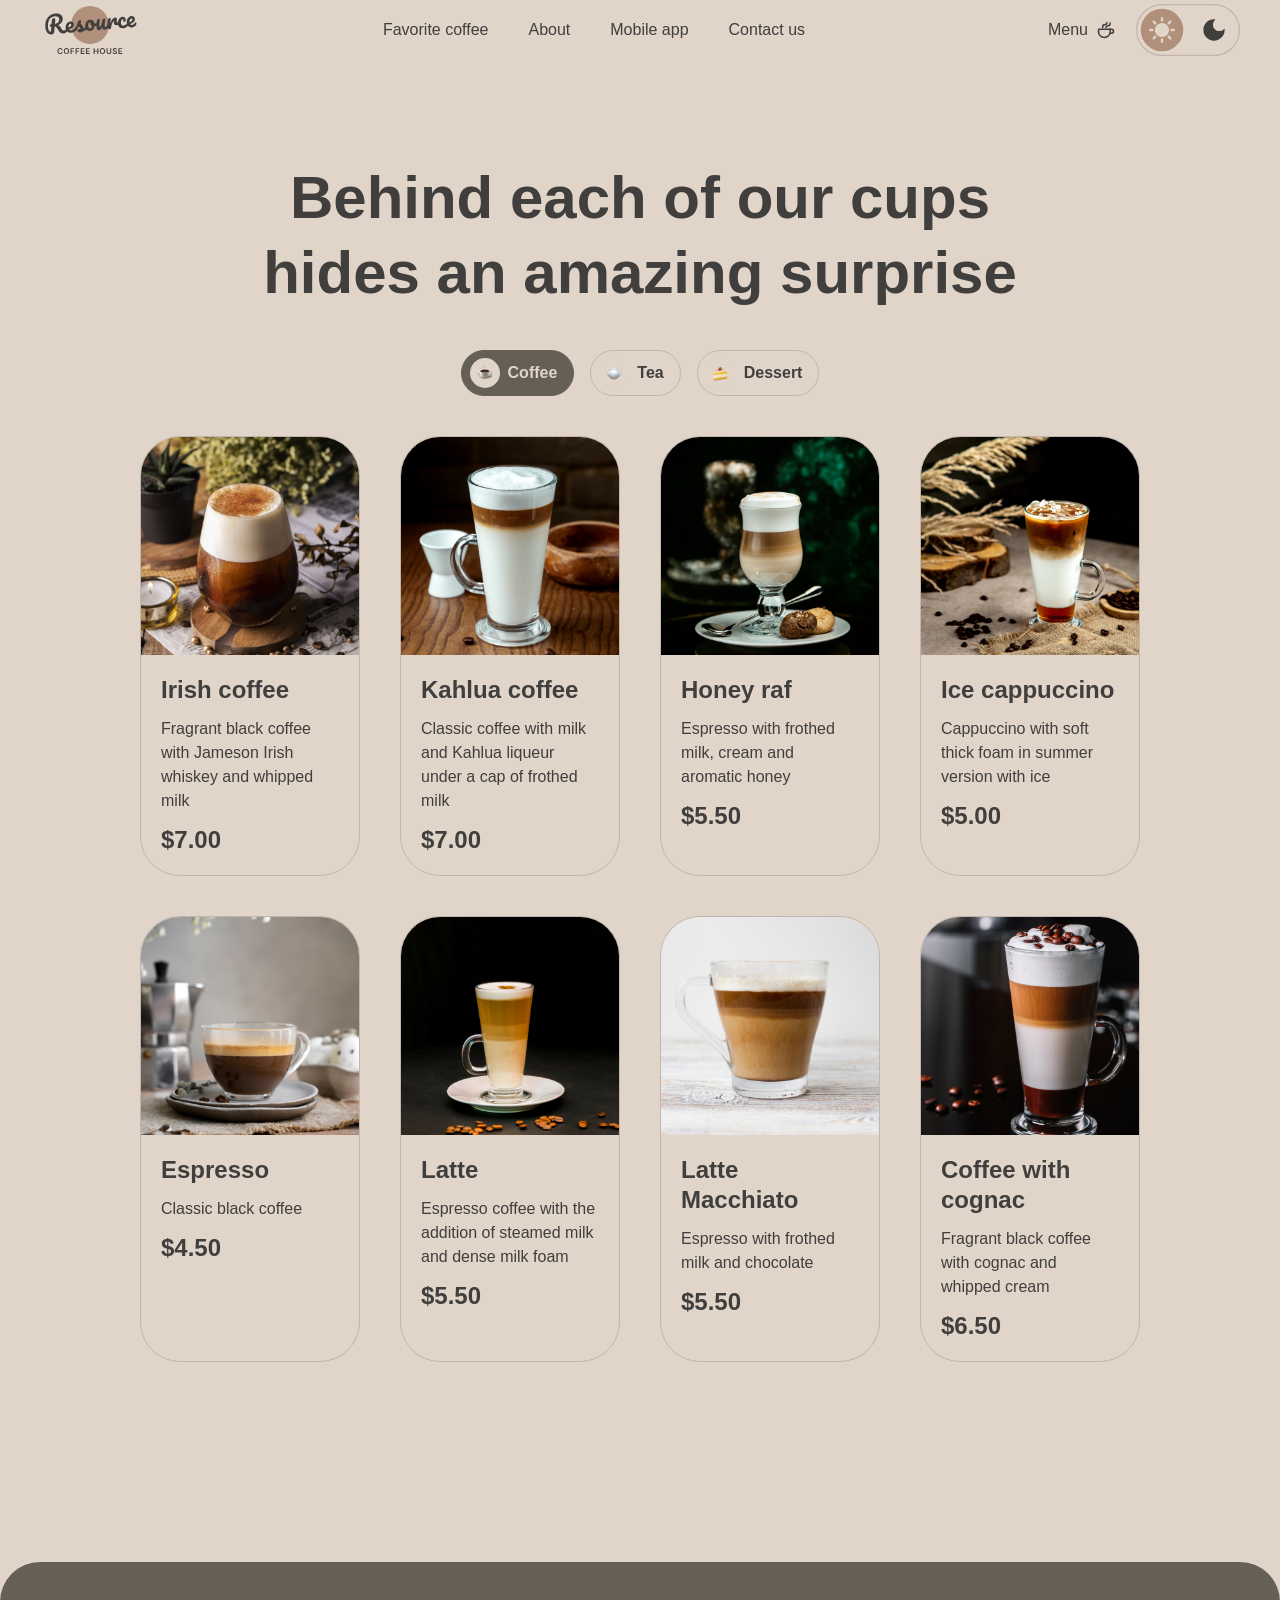
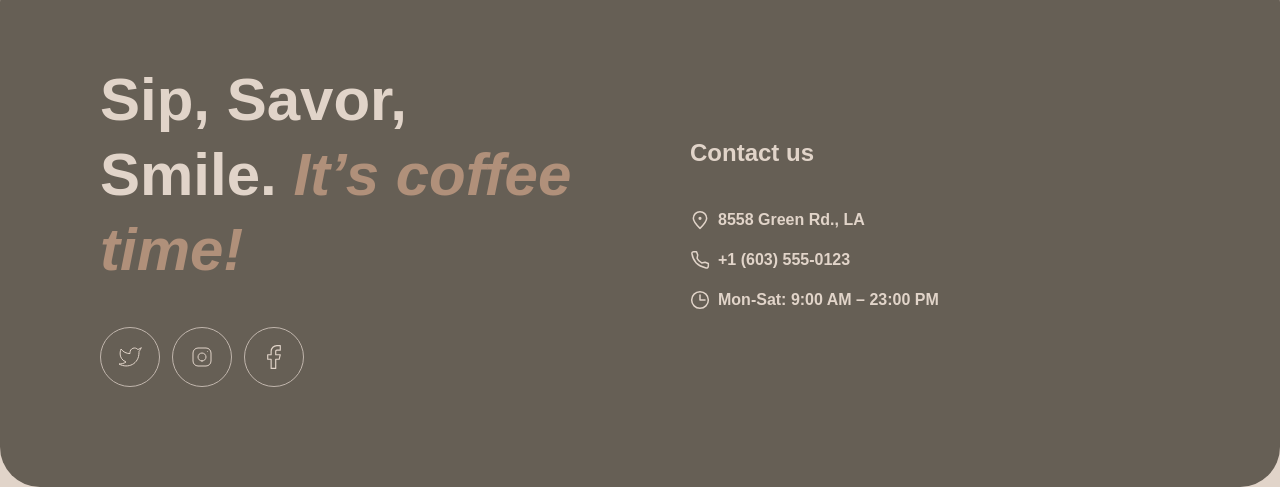
==== menu.html @ 4e9215b7 "feat: add menu catalog layout" ====
<!DOCTYPE html>
<html lang="en">

<head>
  <meta charset="UTF-8">
  <meta name="viewport" content="width=device-width, initial-scale=1.0">
  <title>Coffee house-menu</title>
  <link rel="stylesheet" href="style.css">
  <link rel="icon" href="assets/icons/favicon.svg">
</head>

<body>
  <header>
    <a href="index.html" class="logo" aria-label="Coffee House home">
      <img class="logo-light" src="assets/icons/logo.svg" alt="Coffee House">

      <img class="logo-dark" src="assets/icons/logo (1).svg" alt="">
    </a>
    <nav>
      <ul class="header-navigation">
        <li>
          <a href="#favorite">Favorite coffee</a>
        </li>
        <li>
          <a href="#about">About</a>
        </li>
        <li>
          <a href="#mobile-app">Mobile app</a>
        </li>
        <li>
          <a href="#contacts">Contact us</a>
        </li>
      </ul>
    </nav>

    <div class="header-actions">
      <a href="menu.html" class="menu-link">
        <span>Menu</span>
        <img src="assets/icons/coffee-cup.svg" alt="">
      </a>

      <button type="button" class="theme-toggle" aria-label="Switch to dark theme" aria-pressed="false">
        <img class="theme-switch-light" src="assets/icons/theme-light.svg" alt="">

        <img class="theme-switch-dark" src="assets/icons/theme-dark.svg" alt="">
      </button>

      <button type="button" class="burger-button" aria-label="Open menu">
        <span></span>
        <span></span>
      </button>
    </div>
  </header>
  <main>
    <section class="menu">
      <h1>
        Behind each of our cups hides an <span>amazing surprise</span>
      </h1>
      <div class="menu-tabs">
        <button type="button" class="menu-tab active"><span class="tab-icon"><img src="assets/icons/coffee.png"
              alt=""></span><span>Coffee</span></button>
        <button type="button" class="menu-tab"><span class="tab-icon"><img src="assets/icons/tea.png"
              alt=""></span><span>Tea</span></button>
        <button type="button" class="menu-tab"><span class="tab-icon"><img src="assets/icons/dessert.png"
              alt=""></span><span>Dessert</span></button>
      </div>

      <div class="menu-grid">

        <article class="menu-card">
          <img src="assets/images/coffee-1.jpg" alt="Irish coffee">
          <div class="menu-card-content">
            <h2>Irish coffee</h2>
            <p>Fragrant black coffee with Jameson Irish whiskey and whipped milk</p>
            <p>$7.00</p>
          </div>
        </article>

        <article class="menu-card">
          <img src="assets/images/coffee-2.jpg" alt="Kahlua coffee">
          <div class="menu-card-content">
            <h2>Kahlua coffee</h2>
            <p>Classic coffee with milk and Kahlua liqueur under a cap of frothed milk</p>
            <p>$7.00</p>
          </div>
        </article>

        <article class="menu-card">
          <img src="assets/images/coffee-3.jpg" alt="Honey raf">
          <div class="menu-card-content">
            <h2>Honey raf</h2>
            <p>Espresso with frothed milk, cream and aromatic honey</p>
            <p>$5.50</p>
          </div>
        </article>

        <article class="menu-card">
          <img src="assets/images/coffee-4.jpg" alt="Ice cappuccino">
          <div class="menu-card-content">
            <h2>Ice cappuccino</h2>
            <p>Cappuccino with soft thick foam in summer version with ice</p>
            <p>$5.00</p>
          </div>
        </article>

        <article class="menu-card">
          <img src="assets/images/coffee-5.jpg" alt="Espresso">
          <div class="menu-card-content">
            <h2>Espresso</h2>
            <p>Classic black coffee</p>
            <p>$4.50</p>
          </div>
        </article>

        <article class="menu-card">
          <img src="assets/images/coffee-6.jpg" alt="Latte">
          <div class="menu-card-content">
            <h2>Latte</h2>
            <p>Espresso coffee with the addition of steamed milk and dense milk foam</p>
            <p>$5.50</p>
          </div>
        </article>

        <article class="menu-card">
          <img src="assets/images/coffee-7.jpg" alt="Latte Macchiato">
          <div class="menu-card-content">
            <h2>Latte Macchiato</h2>
            <p>Espresso with frothed milk and chocolate</p>
            <p>$5.50</p>
          </div>
        </article>

        <article class="menu-card">
          <img src="assets/images/coffee-8.jpg" alt="Coffee with cognac">
          <div class="menu-card-content">
            <h2>Coffee with cognac</h2>
            <p>Fragrant black coffee with cognac and whipped cream</p>
            <p>$6.50</p>
          </div>
        </article>

      </div>
      <button type="button" class="load-more">
        Load more
      </button>
    </section>
  </main>
  <footer id="contacts">
    <div class="footer-socials">
      <h2>Sip, Savor, Smile. <span>It’s coffee time!</span></h2>

      <div class="social-links">
        <a href="#" aria-label="Twitter">
          <img src="assets/icons/twitter.svg" alt="">
        </a>

        <a href="#" aria-label="Instagram">
          <img src="assets/icons/instagram.svg" alt="">
        </a>

        <a href="#" aria-label="Facebook">
          <img src="assets/icons/Vector (3).svg" alt="">
        </a>
      </div>
    </div>

    <div class="footer-contacts">
      <h3>Contact us</h3>

      <address>
        <a href="https://maps.google.com/" target="_blank" rel="noopener noreferrer">
          <img src="assets/icons/pin-alt.svg" alt=""><span>8558 Green Rd., LA</span>
        </a>

        <a href="tel:+16035550123">
          <img src="assets/icons/phone.svg" alt="">
          <span>+1 (603) 555-0123</span>
        </a>

        <p>
          <img src="assets/icons/clock.svg" alt="">
          <span>Mon-Sat: 9:00 AM – 23:00 PM</span>
        </p>
      </address>
    </div>
  </footer>
  <script src="script.js"></script>
</body>

</html>
---- style.css ----
:root {
  --color-background: #e1d4c9;
  --color-text-dark: #403f3d;
  --color-text-light: #e1d4c9;
  --color-accent: #b0907a;
  --color-border-dark: #665f55;
  --color-border-light: #c1b6ad;

  --color-surface-dark: #665f55;
  --color-on-dark: #e1d4c9;
}

body.dark-theme {
  --color-background: #403f3d;
  --color-text-dark: #e1d4c9;
  --color-text-light: #403f3d;
  --color-border-dark: #c1b6ad;
  --color-border-light: #665f55;
}

*,
*::before,
*::after {
  box-sizing: border-box;
}

html {
  scroll-behavior: smooth;
}

body {
  margin: 0;
  font-family: 'Inter', sans-serif;
  color: var(--color-text-dark);
  background-color: var(--color-background);
}

a {
  color: inherit;
  text-decoration: none;
}

h1 {
  margin: 0;
}

header,
main,
footer {
  width: 100%;
  max-width: 1440px;
  margin: 0 auto;
  padding-left: 40px;
  padding-right: 40px;
}

header {
  display: flex;
  align-items: center;
  justify-content: space-between;
  height: 60px;
}

.header-navigation {
  display: flex;
  align-items: center;
  gap: 40px;
  list-style: none;
  margin: 0;
  padding: 0;
}

.logo {
  width: 100px;
  height: 60px;
  display: block;
}

.logo img {
  width: 100%;
  height: 100%;
}

.logo .logo-light {
  display: block;
}

.logo .logo-dark {
  display: none;
}

body.dark-theme .logo .logo-light {
  display: none;
}

body.dark-theme .logo .logo-dark {
  display: block;
}

.header-actions {
  display: flex;
  align-items: center;
  gap: 20px;
}

.theme-toggle {
  width: 104px;
  height: 52px;
  padding: 0;
  border: 0;
  background: transparent;
  cursor: pointer;
}

.theme-toggle img {
  display: block;
  width: 104px;
  height: 52px;
}

.theme-switch-dark {
  display: none !important;
}

body.dark-theme .theme-switch-light {
  display: none;
}

body.dark-theme .theme-switch-dark {
  display: block !important;
}

.burger-button {
  display: none;

  width: 44px;
  height: 44px;

  padding: 0;

  border: 1px solid var(--color-border-dark);
  border-radius: 50%;

  background: transparent;
}

.burger-button span {
  display: block;

  width: 16px;
  height: 1px;

  margin: 5px auto;

  background-color: var(--color-text-dark);
}

.menu-link {
  display: flex;
  align-items: center;
  gap: 8px;
}

.menu-link img {
  width: 20px;
  height: 20px;
}

#enjoy {
  min-height: 644px;
  border-radius: 40px;
  padding: 100px;
  margin-top: 20px;

  background-image: url('assets/images/img-hero.jpg');
  background-size: cover;
  background-position: center;
  background-repeat: no-repeat;
}

.enjoy-content {
  width: 530px;
}

.enjoy-content h1 {
  margin: 0;
  font-size: 72px;
  font-weight: 600;
  line-height: 105%;
  color: var(--color-on-dark);
}

.enjoy-content h1 span {
  font-style: italic;
  color: var(--color-accent);
}

.enjoy-content p {
  margin: 40px 0;
  font-size: 16px;
  line-height: 150%;
  color: var(--color-on-dark);
}

.enjoy-content > a {
  display: flex;
  align-items: center;
  justify-content: center;

  width: 200px;
  height: 64px;

  border-radius: 100px;
  background-color: var(--color-on-dark);
  color: #403f3d;

  font-size: 16px;
  font-weight: 600;
}

#favorite {
  padding-top: 100px;
}

#favorite h2 {
  margin: 0;
  text-align: center;
  font-size: 60px;
  font-weight: 600;
  line-height: 125%;
}

#favorite span {
  font-style: italic;
  color: var(--color-accent);
}

.slider {
  display: flex;
  align-items: center;
  justify-content: space-between;
  margin-top: 40px;
}

.slides {
  width: 480px;
  text-align: center;
}

.coffee-slide {
  display: none;
}

.coffee-slide:first-child {
  display: block;
}

.coffee-slide img {
  display: block;
  width: 480px;
  height: 480px;
  object-fit: contain;
}

.coffee-slide h3 {
  margin: 20px 0 16px;
  font-size: 24px;
  font-weight: 600;
  line-height: 125%;
}

.coffee-slide p {
  margin: 0;
  font-size: 16px;
  line-height: 150%;
}

.coffee-slide p:last-child {
  margin-top: 16px;
  font-size: 24px;
  font-weight: 600;
  line-height: 125%;
}

.slider-button {
  display: flex;
  align-items: center;
  justify-content: center;

  width: 60px;
  height: 60px;

  padding: 0;
  border: 1px solid var(--color-border-dark);
  border-radius: 50%;

  background: transparent;
  color: var(--color-text-dark);
  cursor: pointer;
}

.slider-controls {
  display: flex;
  justify-content: center;
  gap: 12px;
  margin-top: 40px;
}

.slider-controls span {
  width: 40px;
  height: 4px;
  border-radius: 100px;
  background-color: var(--color-border-light);
}

.slider-controls span:first-child {
  background-color: var(--color-border-dark);
}

#about {
  padding-top: 100px;
}

#about h2 {
  margin: 0;
  font-size: 60px;
  font-weight: 600;
  line-height: 125%;
}

#about h2 span {
  font-style: italic;
  color: var(--color-accent);
}

.about-images {
  display: grid;
  grid-template-columns: 1fr 1fr;
  gap: 40px;
  margin-top: 40px;
}

.about-column {
  display: flex;
  flex-direction: column;
  gap: 40px;
}

.about-column:first-child img:first-child,
.about-column:last-child img:last-child {
  height: 590px;
}

.about-column:first-child img:last-child,
.about-column:last-child img:first-child {
  height: 430px;
}

.about-images img {
  width: 100%;
  display: block;
  border-radius: 20px;
  object-fit: cover;
}

#mobile-app {
  display: flex;
  justify-content: space-between;
  align-items: center;
  gap: 100px;
  padding-top: 100px;
}

.mobile-app-content {
  max-width: 630px;
}

.mobile-app-image img {
  display: block;
  width: 630px;
  max-width: 100%;
  height: auto;
}

#mobile-app h2 span {
  font-style: italic;
  color: var(--color-accent);
}

.mobile-app-content h2 {
  margin: 0;
  font-size: 60px;
  font-weight: 600;
  line-height: 125%;
}

.mobile-app-content p {
  margin: 40px 0;
  font-size: 16px;
  line-height: 150%;
}

.app-buttons {
  display: flex;
  gap: 20px;
}

.app-button {
  display: flex;
  align-items: center;

  width: 200px;
  height: 64px;
  padding: 12px 20px;
  gap: 8px;
  border: 1px solid var(--color-border-dark);
  border-radius: 100px;

  font-size: 16px;
  font-weight: 600;
}

.app-button img {
  width: 36px;
  height: 36px;
}

#contacts {
  display: flex;
  align-items: center;
  gap: 100px;

  margin-top: 100px;
  padding: 100px;

  border-radius: 40px;
  background-color: var(--color-surface-dark);
  color: var(--color-on-dark);
}

.footer-socials,
.footer-contacts {
  flex: 1;
}

.footer-socials h2 {
  margin: 0;
  font-size: 60px;
  font-weight: 600;
  line-height: 125%;
}

.footer-socials h2 span {
  font-style: italic;
  color: var(--color-accent);
}

.social-links {
  display: flex;
  gap: 12px;
  margin-top: 40px;
}

.social-links a {
  display: flex;
  align-items: center;
  justify-content: center;

  width: 60px;
  height: 60px;

  border: 1px solid var(--color-border-light);
  border-radius: 50%;
}

.social-links img {
  width: 24px;
  height: 24px;
}

.footer-contacts h3 {
  margin: 0 0 40px;
  font-size: 24px;
  font-weight: 600;
  line-height: 125%;
}

.footer-contacts address {
  display: flex;
  flex-direction: column;
  gap: 16px;

  font-style: normal;
}

.footer-contacts a,
.footer-contacts p {
  margin: 0;
  font-size: 16px;
  font-weight: 600;
  line-height: 150%;

  display: flex;
  align-items: center;
  gap: 8px;
}

.footer-contacts img {
  width: 20px;
  height: 20px;
}

.menu {
  padding: 100px;
}

.menu h1 {
  max-width: 800px;
  margin: 0 auto;
  text-align: center;

  font-weight: 600;
  font-size: 60px;
  line-height: 125%;
}

.menu-tabs {
  display: flex;
  justify-content: center;
  gap: 16px;
  margin-top: 40px;
  margin-bottom: 40px;
}

.menu-tab {
  display: flex;
  align-items: center;
  gap: 8px;

  height: 46px;
  padding: 8px 16px 8px 8px;

  border: 1px solid var(--color-border-light);
  border-radius: 100px;

  background: transparent;
  color: var(--color-text-dark);

  font-size: 16px;
  font-weight: 600;
}

.menu-tab.active {
  background-color: var(--color-border-dark);
  color: var(--color-on-dark);
  border-color: var(--color-border-dark);
}

.tab-icon {
  display: flex;
  align-items: center;
  justify-content: center;

  width: 30px;
  height: 30px;

  border-radius: 50%;
  background-color: var(--color-background);
}

.tab-icon img {
  width: 16px;
  height: 16px;
}

.menu-grid {
  display: grid;
  grid-template-columns: repeat(4, 1fr);
  gap: 40px;
}

.menu-card {
  border-radius: 40px;
  border: 1px solid var(--color-border-light);
  overflow: hidden;
}

.menu-card img {
  display: block;
  width: 100%;
  aspect-ratio: 1 / 1;
  object-fit: cover;
}

.menu-card-content {
  padding: 20px;
}

.menu-card h2 {
  margin: 0 0 12px;
  font-size: 24px;
  font-weight: 600;
  line-height: 125%;
}

.menu-card p {
  margin: 0;
  font-size: 16px;
  line-height: 150%;
}

.menu-card p:last-child {
  margin-top: 12px;
  font-size: 24px;
  font-weight: 600;
  line-height: 125%;
}

.load-more {
  display: none;

  width: 60px;
  height: 60px;
  margin: 40px auto 0;

  padding: 0;

  border: 1px solid var(--color-border-dark);
  border-radius: 50%;

  background: transparent;
  color: var(--color-text-dark);

  cursor: pointer;
}
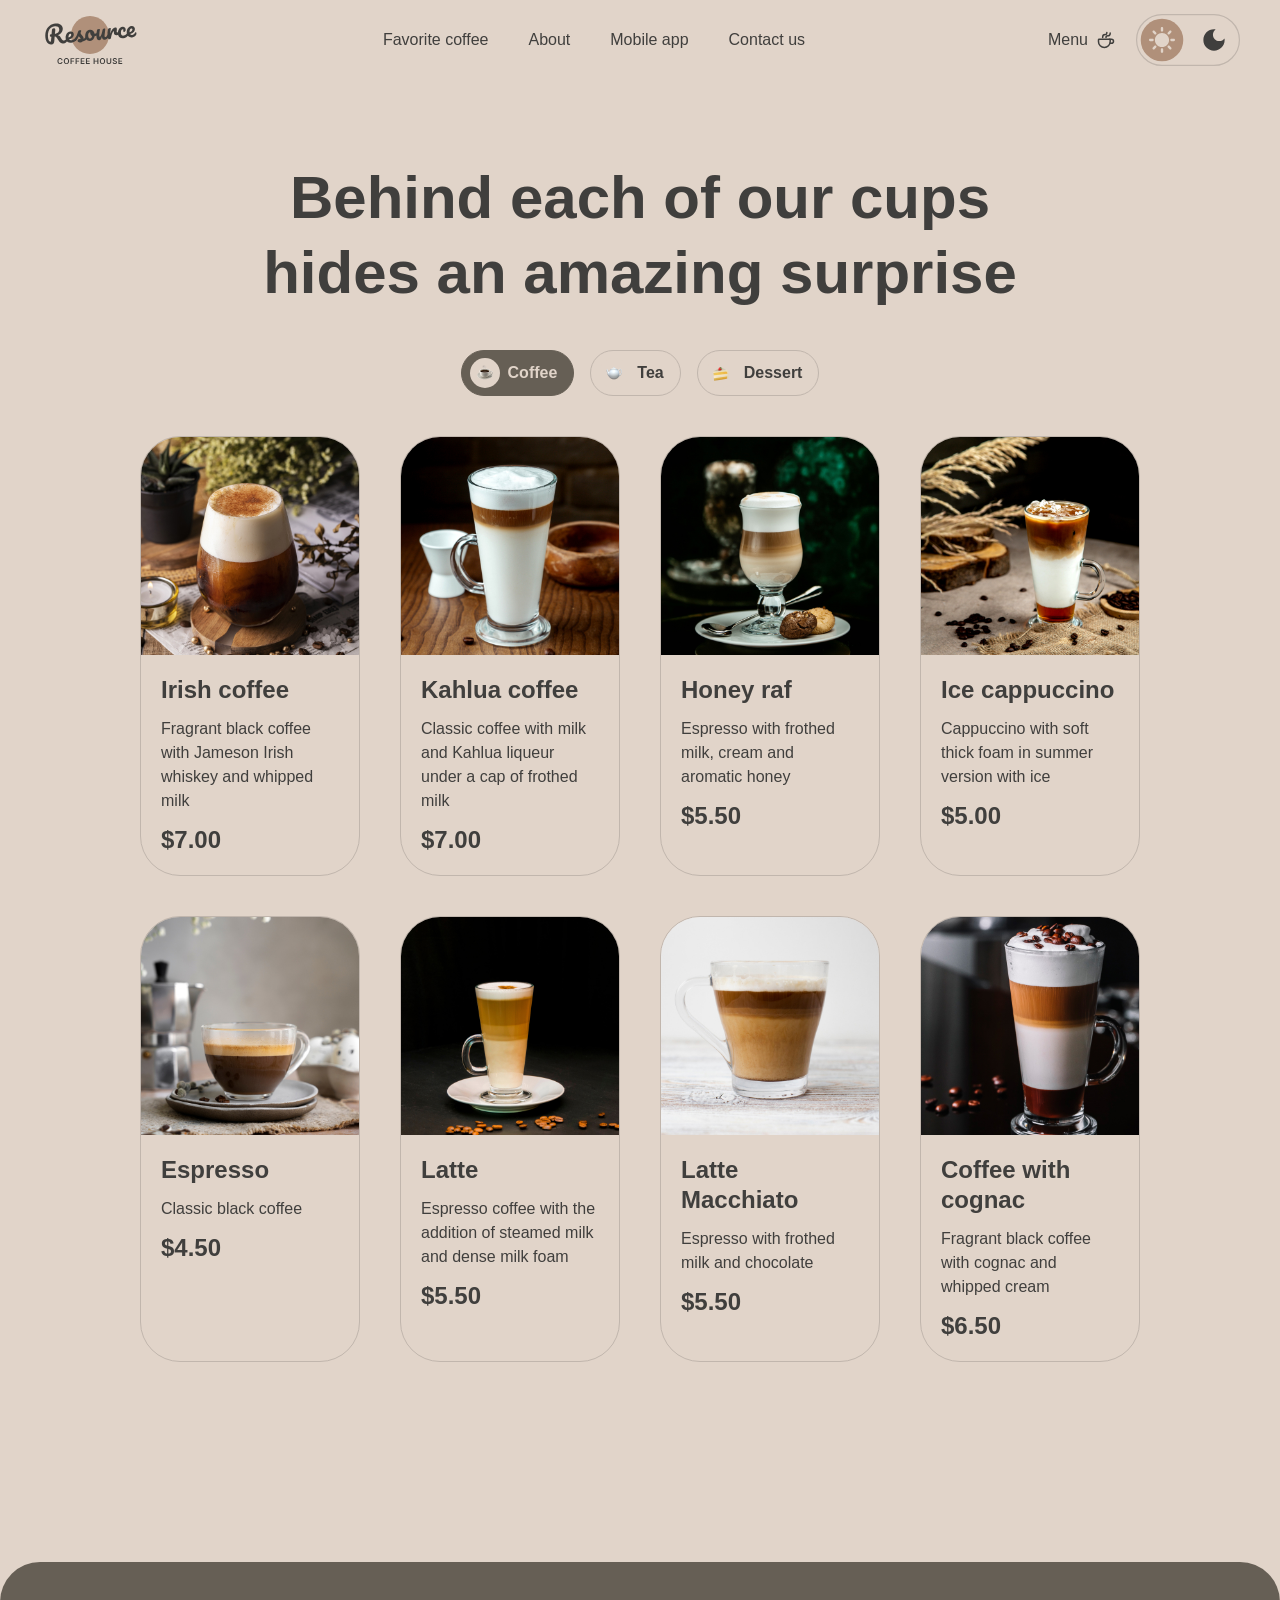
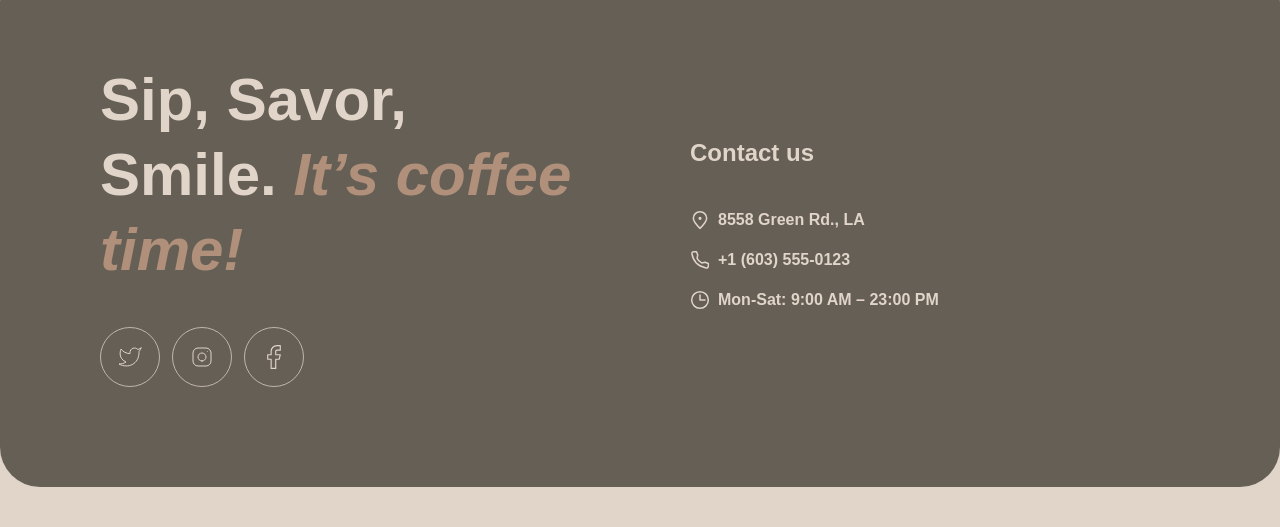
==== commit 411a285a: "fix: fix social links" ====
--- a/menu.html
+++ b/menu.html
@@ -150,15 +150,15 @@
       <h2>Sip, Savor, Smile. <span>It’s coffee time!</span></h2>
 
       <div class="social-links">
-        <a href="#" aria-label="Twitter">
+        <a href="https://twitter.com/" aria-label="Twitter">
           <img src="assets/icons/twitter.svg" alt="">
         </a>
 
-        <a href="#" aria-label="Instagram">
+        <a href="https://instagram.com/" aria-label="Instagram">
           <img src="assets/icons/instagram.svg" alt="">
         </a>
 
-        <a href="#" aria-label="Facebook">
+        <a href="https://facebook.com/" aria-label="Facebook">
           <img src="assets/icons/Vector (3).svg" alt="">
         </a>
       </div>
--- a/style.css
+++ b/style.css
@@ -59,6 +59,7 @@
   align-items: center;
   justify-content: space-between;
   height: 60px;
+  padding-top: 20px;
 }
 
 .header-navigation {
@@ -505,6 +506,9 @@
   gap: 8px;
 }
 
+footer {
+  margin-bottom: 40px;
+}
 .footer-contacts img {
   width: 20px;
   height: 20px;
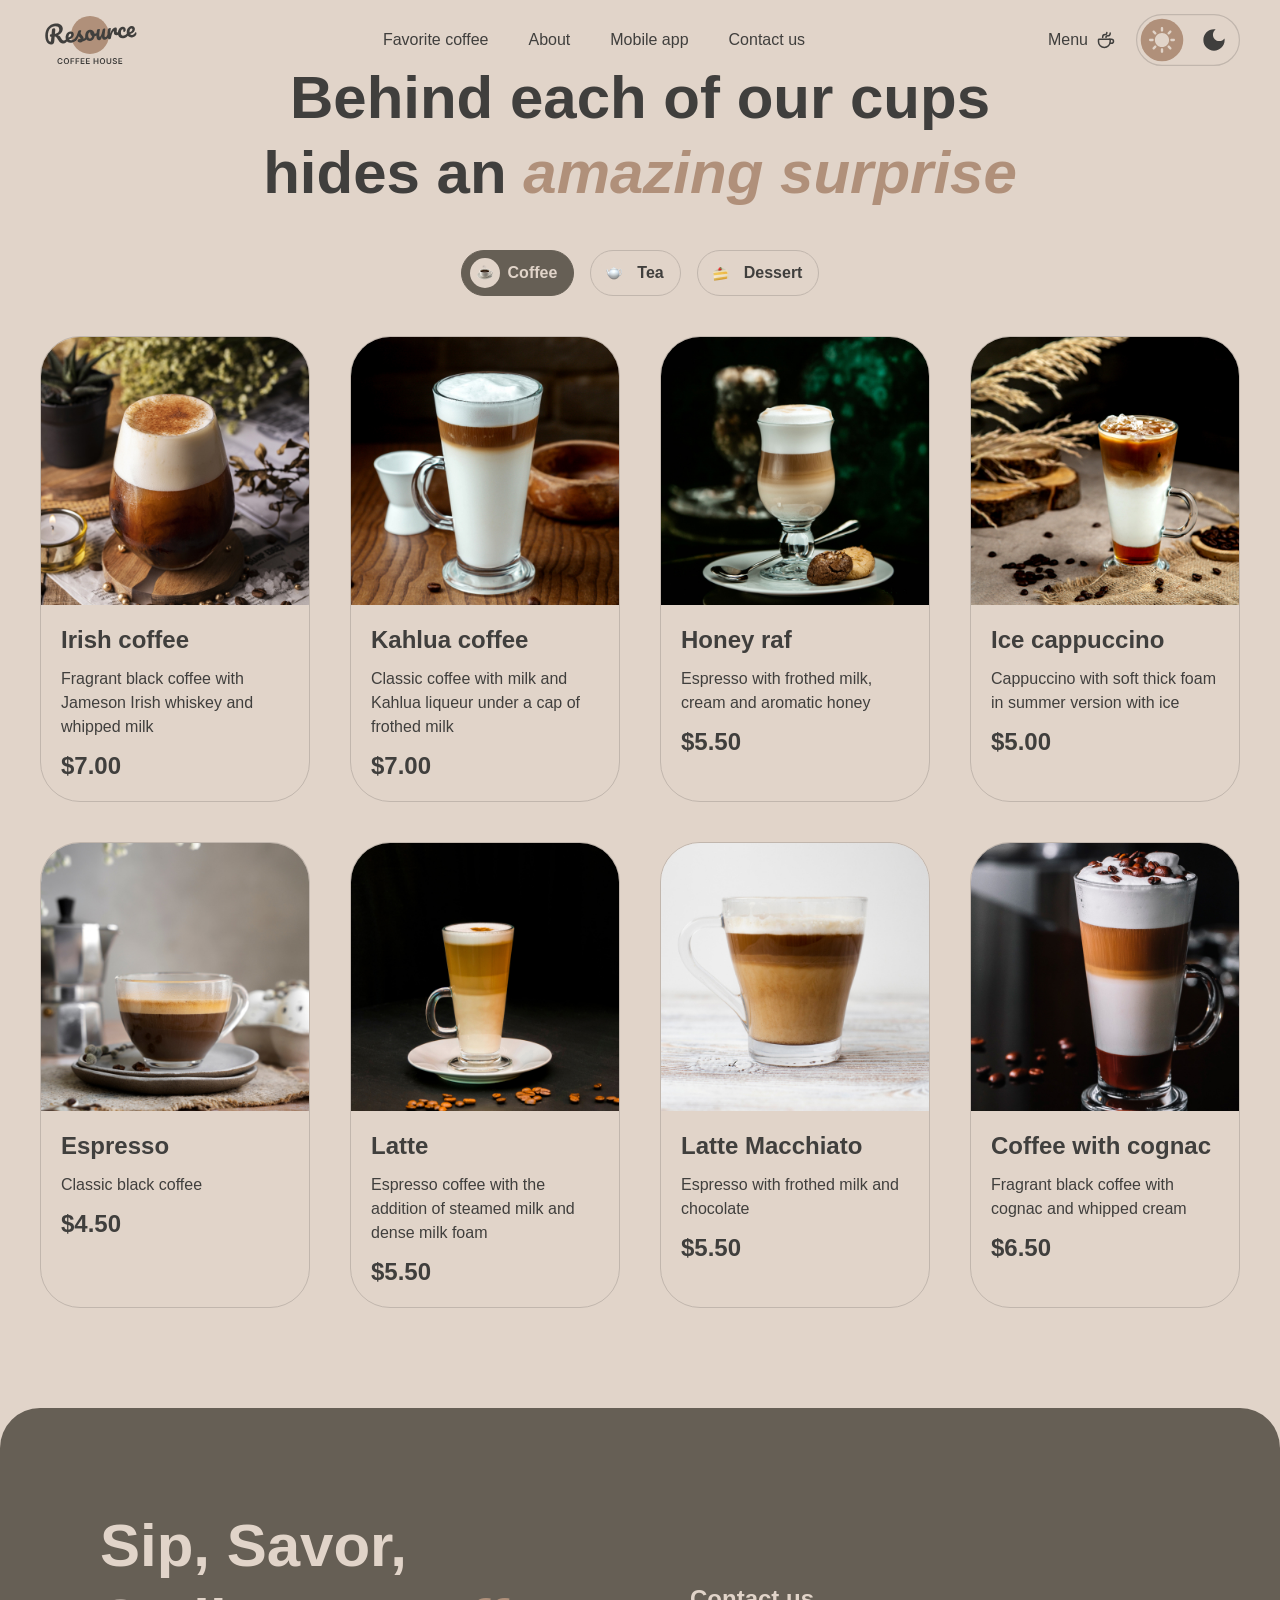
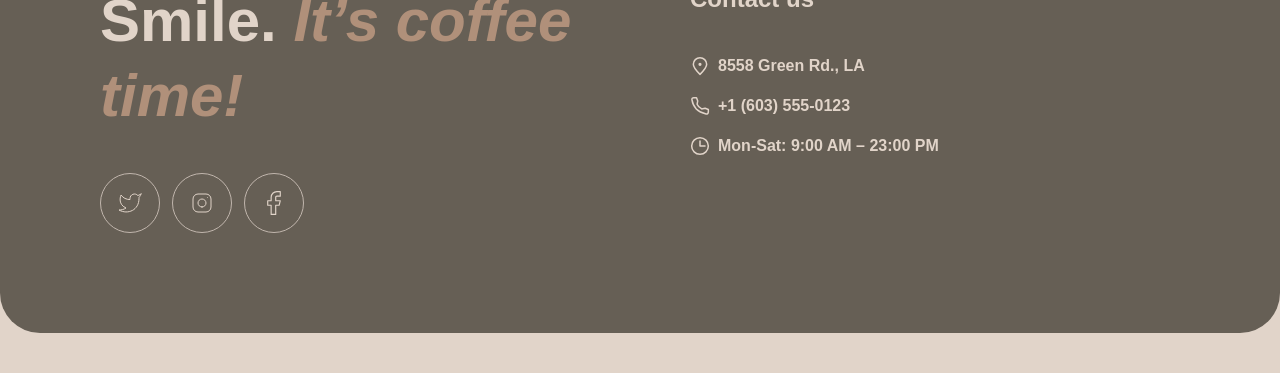
==== commit 2420d5ac: "feat: add adaptive for index.html" ====
--- a/menu.html
+++ b/menu.html
@@ -141,7 +141,7 @@
 
       </div>
       <button type="button" class="load-more">
-        Load more
+        <img src="assets/icons/refresh.svg" alt="">
       </button>
     </section>
   </main>
--- a/style.css
+++ b/style.css
@@ -514,10 +514,6 @@
   height: 20px;
 }
 
-.menu {
-  padding: 100px;
-}
-
 .menu h1 {
   max-width: 800px;
   margin: 0 auto;
@@ -528,6 +524,11 @@
   line-height: 125%;
 }
 
+.menu h1 span {
+  font-style: italic;
+  color: var(--color-accent);
+}
+
 .menu-tabs {
   display: flex;
   justify-content: center;
@@ -622,18 +623,136 @@
 
 .load-more {
   display: none;
+  align-items: center;
+  justify-content: center;
 
   width: 60px;
   height: 60px;
   margin: 40px auto 0;
 
   padding: 0;
-
   border: 1px solid var(--color-border-dark);
   border-radius: 50%;
 
   background: transparent;
-  color: var(--color-text-dark);
-
   cursor: pointer;
 }
+
+.load-more img {
+  width: 24px;
+  height: 24px;
+  display: block;
+}
+
+@media (max-width: 768px) {
+  header,
+  main,
+  footer {
+    padding-left: 40px;
+    padding-right: 40px;
+  }
+
+  nav {
+    display: none;
+  }
+
+  .menu-link {
+    display: none;
+  }
+
+  .burger-button {
+    display: block;
+  }
+
+  #enjoy {
+    padding: 100px 60px;
+  }
+
+  .enjoy-content {
+    width: 100%;
+    max-width: 530px;
+  }
+  .slider {
+    gap: 40px;
+  }
+
+  .slides {
+    width: 480px;
+    max-width: 100%;
+  }
+
+  .coffee-slide img {
+    width: 100%;
+    height: auto;
+  }
+
+  .about-images {
+    grid-template-columns: 1fr;
+  }
+
+  .about-column {
+    gap: 40px;
+  }
+
+  .about-column:first-child img:last-child,
+  .about-column:last-child img:first-child {
+    display: none;
+  }
+
+  .about-column:first-child img:first-child,
+  .about-column:last-child img:last-child {
+    height: 590px;
+  }
+
+  #mobile-app {
+    flex-direction: column;
+    align-items: flex-start;
+    gap: 100px;
+  }
+
+  .mobile-app-content {
+    max-width: 100%;
+  }
+
+  .mobile-app-image {
+    width: 100%;
+  }
+
+  .mobile-app-image img {
+    width: 100%;
+    max-width: 630px;
+    margin: 0 auto;
+  }
+
+  #contacts {
+    width: calc(100% - 80px);
+    margin: 100px auto 0;
+
+    flex-direction: column;
+    align-items: flex-start;
+    gap: 100px;
+    padding: 100px 60px;
+  }
+
+  .footer-socials,
+  .footer-contacts {
+    width: 100%;
+  }
+
+  .menu-grid {
+    grid-template-columns: repeat(2, minmax(0, 1fr));
+    gap: 40px;
+  }
+
+  .menu-card {
+    width: 100%;
+  }
+
+  .load-more {
+    display: flex;
+  }
+
+  .menu-card:nth-child(n + 5) {
+    display: none;
+  }
+}
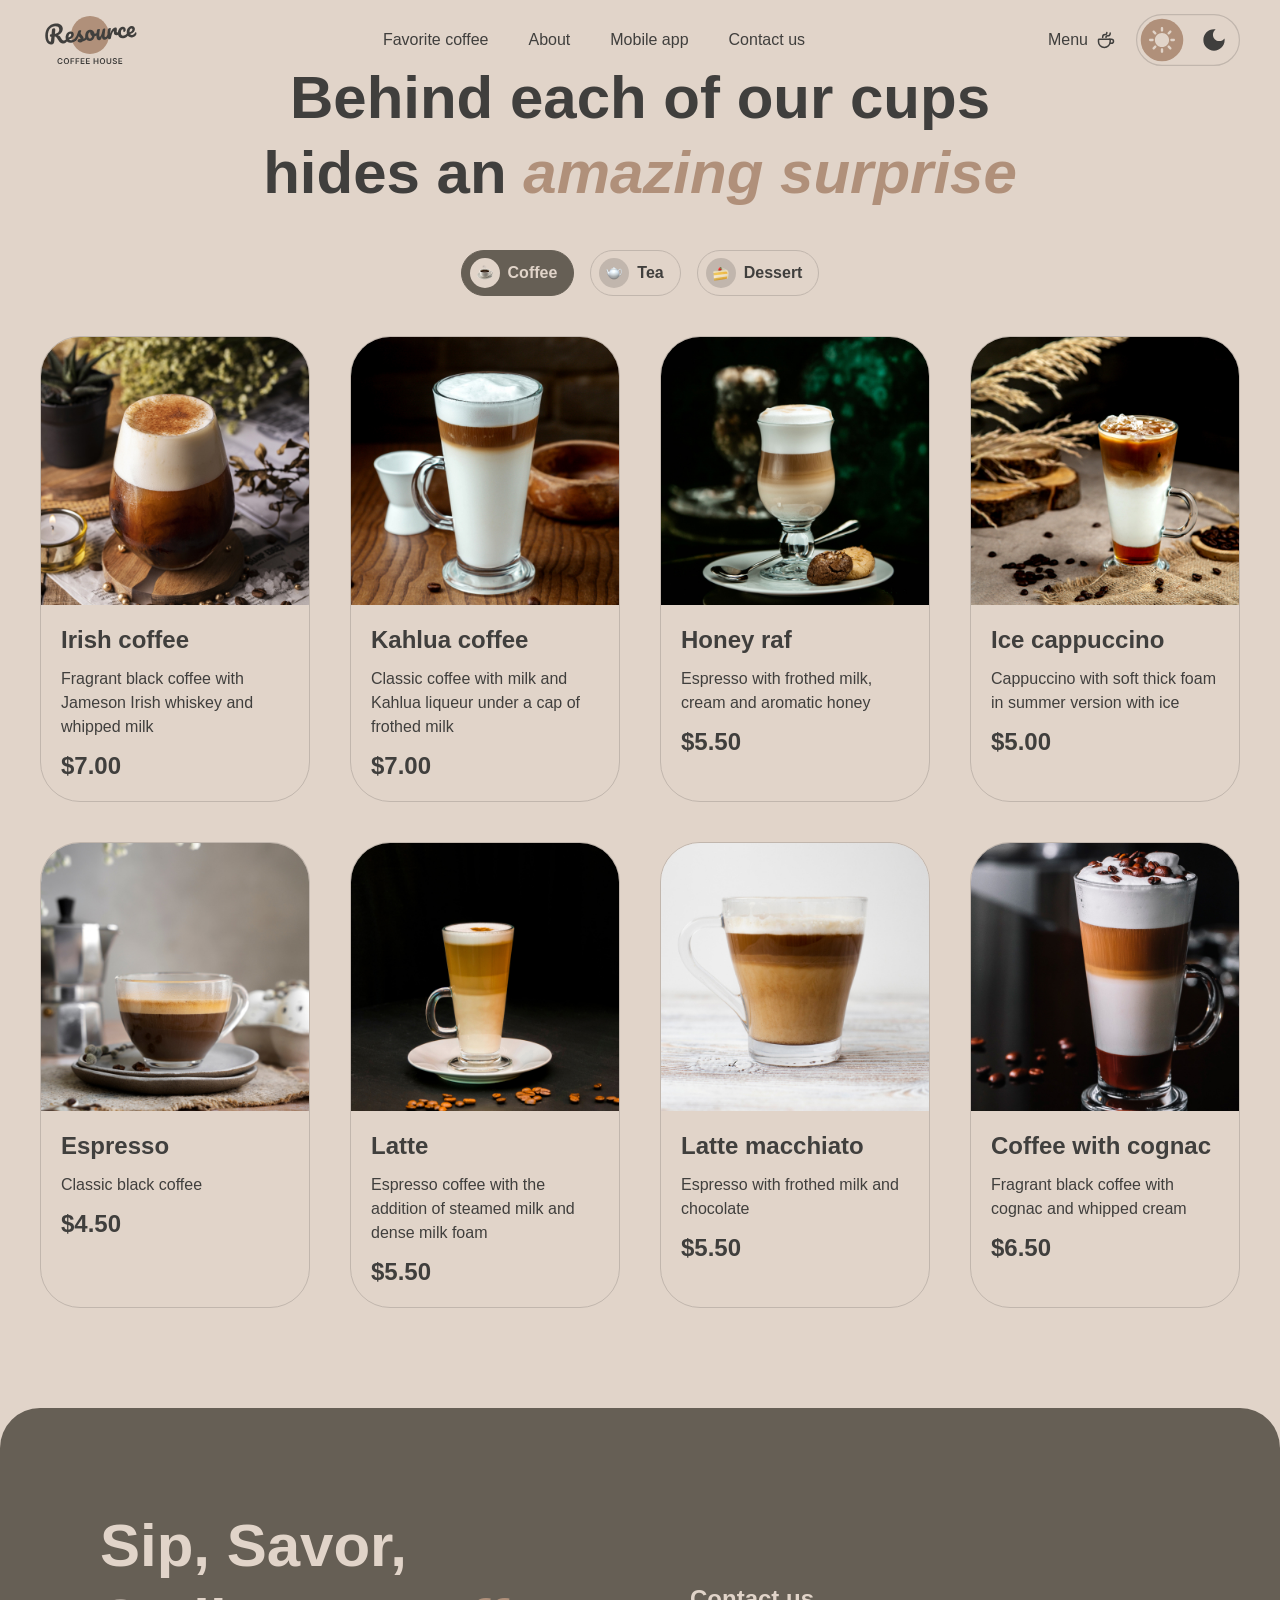
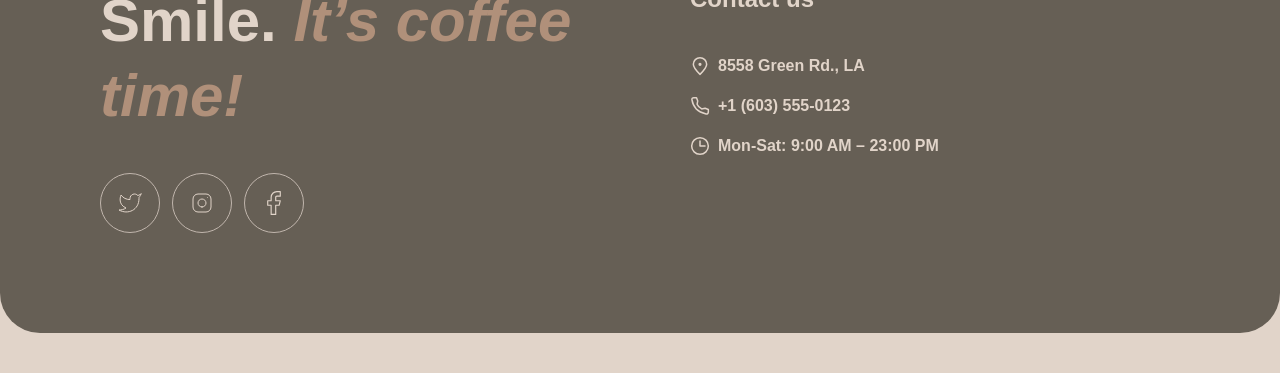
==== commit e0d09b33: "feat: add dynamic catalog functionality" ====
--- a/menu.html
+++ b/menu.html
@@ -14,18 +14,18 @@
     <a href="index.html" class="logo" aria-label="Coffee House home">
       <img class="logo-light" src="assets/icons/logo.svg" alt="Coffee House">
 
-      <img class="logo-dark" src="assets/icons/logo (1).svg" alt="">
+      <img class="logo-dark" src="assets/icons/logo-dark.svg" alt="">
     </a>
     <nav>
       <ul class="header-navigation">
         <li>
-          <a href="#favorite">Favorite coffee</a>
+          <a href="index.html#favorite">Favorite coffee</a>
         </li>
         <li>
-          <a href="#about">About</a>
+          <a href="index.html#about">About</a>
         </li>
         <li>
-          <a href="#mobile-app">Mobile app</a>
+          <a href="index.html#mobile-app">Mobile app</a>
         </li>
         <li>
           <a href="#contacts">Contact us</a>
@@ -56,88 +56,19 @@
       <h1>
         Behind each of our cups hides an <span>amazing surprise</span>
       </h1>
+
+
       <div class="menu-tabs">
-        <button type="button" class="menu-tab active"><span class="tab-icon"><img src="assets/icons/coffee.png"
-              alt=""></span><span>Coffee</span></button>
-        <button type="button" class="menu-tab"><span class="tab-icon"><img src="assets/icons/tea.png"
-              alt=""></span><span>Tea</span></button>
-        <button type="button" class="menu-tab"><span class="tab-icon"><img src="assets/icons/dessert.png"
-              alt=""></span><span>Dessert</span></button>
+        <button type="button" class="menu-tab active" data-category="coffee"><span class="tab-icon"><img
+              src="assets/icons/coffee.png" alt=""></span><span>Coffee</span></button>
+        <button type="button" class="menu-tab" data-category="tea"><span class="tab-icon"><img
+              src="assets/icons/tea.png" alt=""></span><span>Tea</span></button>
+        <button type="button" class="menu-tab" data-category="dessert"><span class="tab-icon"><img
+              src="assets/icons/dessert.png" alt=""></span><span>Dessert</span></button>
       </div>
 
       <div class="menu-grid">
 
-        <article class="menu-card">
-          <img src="assets/images/coffee-1.jpg" alt="Irish coffee">
-          <div class="menu-card-content">
-            <h2>Irish coffee</h2>
-            <p>Fragrant black coffee with Jameson Irish whiskey and whipped milk</p>
-            <p>$7.00</p>
-          </div>
-        </article>
-
-        <article class="menu-card">
-          <img src="assets/images/coffee-2.jpg" alt="Kahlua coffee">
-          <div class="menu-card-content">
-            <h2>Kahlua coffee</h2>
-            <p>Classic coffee with milk and Kahlua liqueur under a cap of frothed milk</p>
-            <p>$7.00</p>
-          </div>
-        </article>
-
-        <article class="menu-card">
-          <img src="assets/images/coffee-3.jpg" alt="Honey raf">
-          <div class="menu-card-content">
-            <h2>Honey raf</h2>
-            <p>Espresso with frothed milk, cream and aromatic honey</p>
-            <p>$5.50</p>
-          </div>
-        </article>
-
-        <article class="menu-card">
-          <img src="assets/images/coffee-4.jpg" alt="Ice cappuccino">
-          <div class="menu-card-content">
-            <h2>Ice cappuccino</h2>
-            <p>Cappuccino with soft thick foam in summer version with ice</p>
-            <p>$5.00</p>
-          </div>
-        </article>
-
-        <article class="menu-card">
-          <img src="assets/images/coffee-5.jpg" alt="Espresso">
-          <div class="menu-card-content">
-            <h2>Espresso</h2>
-            <p>Classic black coffee</p>
-            <p>$4.50</p>
-          </div>
-        </article>
-
-        <article class="menu-card">
-          <img src="assets/images/coffee-6.jpg" alt="Latte">
-          <div class="menu-card-content">
-            <h2>Latte</h2>
-            <p>Espresso coffee with the addition of steamed milk and dense milk foam</p>
-            <p>$5.50</p>
-          </div>
-        </article>
-
-        <article class="menu-card">
-          <img src="assets/images/coffee-7.jpg" alt="Latte Macchiato">
-          <div class="menu-card-content">
-            <h2>Latte Macchiato</h2>
-            <p>Espresso with frothed milk and chocolate</p>
-            <p>$5.50</p>
-          </div>
-        </article>
-
-        <article class="menu-card">
-          <img src="assets/images/coffee-8.jpg" alt="Coffee with cognac">
-          <div class="menu-card-content">
-            <h2>Coffee with cognac</h2>
-            <p>Fragrant black coffee with cognac and whipped cream</p>
-            <p>$6.50</p>
-          </div>
-        </article>
 
       </div>
       <button type="button" class="load-more">
@@ -159,7 +90,7 @@
         </a>
 
         <a href="https://facebook.com/" aria-label="Facebook">
-          <img src="assets/icons/Vector (3).svg" alt="">
+          <img src="assets/icons/facebook.svg" alt="">
         </a>
       </div>
     </div>
--- a/style.css
+++ b/style.css
@@ -8,6 +8,19 @@
 
   --color-surface-dark: #665f55;
   --color-on-dark: #e1d4c9;
+
+  --color-hover-bg: #665f55;
+  --color-hover-text: #e1d4c9;
+  --color-hover-social: #403f3d;
+
+  --tab-active-bg: #665f55;
+  --tab-active-icon-bg: #e1d4c9;
+
+  --tab-border: #c1b6ad;
+  --tab-icon-bg: #c1b6ad;
+
+  --tab-text: #403f3d;
+  --tab-active-text: #e1d4c9;
 }
 
 body.dark-theme {
@@ -16,6 +29,19 @@
   --color-text-light: #403f3d;
   --color-border-dark: #c1b6ad;
   --color-border-light: #665f55;
+
+  --color-hover-bg: #e1d4c9;
+  --color-hover-text: #403f3d;
+  --color-hover-social: #292826;
+
+  --tab-active-bg: #403f3d;
+  --tab-active-icon-bg: #292826;
+
+  --tab-border: #665f55;
+  --tab-icon-bg: #665f55;
+
+  --tab-text: #e1d4c9;
+  --tab-active-text: #e1d4c9;
 }
 
 *,
@@ -71,6 +97,33 @@
   padding: 0;
 }
 
+.header-navigation a,
+.menu-link {
+  position: relative;
+}
+
+.header-navigation a::after,
+.menu-link::after {
+  content: '';
+  position: absolute;
+  left: 0;
+  bottom: -4px;
+
+  width: 100%;
+  height: 2px;
+
+  background-color: var(--color-text-dark);
+
+  transform: scaleX(0);
+  transform-origin: center;
+  transition: transform 0.3s ease;
+}
+
+.header-navigation a:hover::after,
+.menu-link:hover::after {
+  transform: scaleX(1);
+}
+
 .logo {
   width: 100px;
   height: 60px;
@@ -219,6 +272,15 @@
   font-weight: 600;
 }
 
+.enjoy-menu-button img {
+  width: 0;
+  height: 20px;
+  margin-left: 0;
+  opacity: 0;
+
+  transition: width 0.3s ease, margin-left 0.3s ease, opacity 0.3s ease;
+}
+
 #favorite {
   padding-top: 100px;
 }
@@ -409,16 +471,49 @@
 .app-button {
   display: flex;
   align-items: center;
+  gap: 8px;
 
   width: 200px;
   height: 64px;
   padding: 12px 20px;
-  gap: 8px;
-  border: 1px solid var(--color-border-dark);
+
+  border: 1px solid #665f55;
   border-radius: 100px;
 
+  background-color: transparent;
+  color: #403f3d;
+
   font-size: 16px;
   font-weight: 600;
+}
+
+body.dark-theme .app-button {
+  border-color: #c1b6ad;
+  color: #e1d4c9;
+}
+
+.app-button:hover {
+  background-color: var(--color-hover-bg);
+  color: var(--color-hover-text);
+  border-color: var(--color-hover-bg);
+}
+
+.app-buttons-icon-light,
+.app-buttons-icon-dark {
+  width: 36px;
+  height: 36px;
+}
+
+.app-buttons-icon-dark {
+  display: none;
+}
+
+body.dark-theme .app-buttons-icon-light {
+  display: none;
+}
+
+body.dark-theme .app-buttons-icon-dark {
+  display: block;
 }
 
 .app-button img {
@@ -545,20 +640,24 @@
   height: 46px;
   padding: 8px 16px 8px 8px;
 
-  border: 1px solid var(--color-border-light);
+  border: 1px solid var(--tab-border);
   border-radius: 100px;
 
-  background: transparent;
-  color: var(--color-text-dark);
+  background-color: transparent;
+  color: var(--tab-text);
 
   font-size: 16px;
   font-weight: 600;
 }
 
 .menu-tab.active {
-  background-color: var(--color-border-dark);
-  color: var(--color-on-dark);
-  border-color: var(--color-border-dark);
+  background-color: var(--tab-active-bg);
+  border-color: var(--tab-active-bg);
+  color: var(--tab-active-text);
+}
+
+.menu-tab.active .tab-icon {
+  background-color: var(--tab-active-icon-bg);
 }
 
 .tab-icon {
@@ -570,7 +669,7 @@
   height: 30px;
 
   border-radius: 50%;
-  background-color: var(--color-background);
+  background-color: var(--tab-icon-bg);
 }
 
 .tab-icon img {
@@ -739,6 +838,10 @@
     width: 100%;
   }
 
+  .menu h1 {
+    padding-top: 20px;
+  }
+
   .menu-grid {
     grid-template-columns: repeat(2, minmax(0, 1fr));
     gap: 40px;
@@ -752,7 +855,271 @@
     display: flex;
   }
 
+  .menu-grid.show-all .menu-card:nth-child(n + 5) {
+    display: block;
+  }
+
+  .load-more.is-hidden {
+    display: none !important;
+  }
+
   .menu-card:nth-child(n + 5) {
     display: none;
   }
 }
+
+@media (max-width: 600px) {
+  .enjoy-content h1 {
+    font-size: 42px;
+    line-height: 115%;
+  }
+
+  #favorite h2,
+  #about h2,
+  .mobile-app-content h2,
+  .footer-socials h2,
+  .menu h1 {
+    font-size: 32px;
+    line-height: 125%;
+  }
+
+  .menu h1 {
+    padding-top: 20px;
+  }
+}
+
+@media (max-width: 480px) {
+  header,
+  main {
+    padding-left: 16px;
+    padding-right: 16px;
+  }
+
+  #contacts {
+    width: calc(100% - 32px);
+  }
+  header {
+    height: 60px;
+  }
+
+  .logo {
+    width: 100px;
+    height: 60px;
+  }
+
+  .header-actions {
+    gap: 8px;
+  }
+
+  .theme-toggle {
+    width: 88px;
+    height: 44px;
+  }
+
+  .theme-toggle img {
+    width: 88px;
+    height: 44px;
+  }
+
+  .burger-button {
+    width: 44px;
+    height: 44px;
+  }
+  #enjoy {
+    min-height: auto;
+    padding: 60px 16px;
+    border-radius: 40px;
+  }
+
+  .enjoy-content {
+    width: 100%;
+    max-width: 100%;
+  }
+
+  .enjoy-content h1 {
+    font-size: 42px;
+    line-height: 115%;
+  }
+  #favorite h2 {
+    font-size: 32px;
+    line-height: 125%;
+  }
+
+  .slider {
+    justify-content: center;
+  }
+
+  .slider-button {
+    display: none;
+  }
+
+  .slides {
+    width: 100%;
+  }
+
+  .coffee-slide img {
+    width: 100%;
+    height: auto;
+  }
+
+  .slider-controls {
+    margin-top: 40px;
+  }
+  #about h2 {
+    font-size: 32px;
+    line-height: 125%;
+  }
+
+  .about-images {
+    margin-top: 40px;
+  }
+
+  .about-column:first-child img:first-child,
+  .about-column:last-child img:last-child {
+    height: 590px;
+  }
+
+  #mobile-app {
+    gap: 40px;
+  }
+
+  .mobile-app-content h2 {
+    font-size: 32px;
+    line-height: 125%;
+  }
+
+  .app-buttons {
+    flex-direction: column;
+  }
+
+  .mobile-app-image img {
+    width: 100%;
+    max-width: 348px;
+  }
+
+  #contacts {
+    gap: 40px;
+    padding: 60px 16px;
+  }
+
+  .footer-socials h2 {
+    font-size: 32px;
+    line-height: 125%;
+  }
+
+  .footer-contacts h3 {
+    margin-bottom: 40px;
+  }
+
+  .menu h1 {
+    padding-top: 20px;
+    font-size: 32px;
+    line-height: 125%;
+  }
+
+  .menu-tabs {
+    gap: 8px;
+  }
+
+  .menu-grid {
+    grid-template-columns: 310px;
+    justify-content: center;
+    gap: 40px;
+  }
+
+  .menu-card {
+    width: 310px;
+  }
+}
+
+@media (hover: hover) and (pointer: fine) {
+  .slider-button {
+    transition: background-color 0.3s ease, border-color 0.3s ease,
+      color 0.3s ease;
+  }
+
+  .social-links a {
+    transition: background-color 0.3s ease, border-color 0.3s ease;
+  }
+
+  .social-links a:hover {
+    background-color: var(--color-hover-social);
+    border-color: var(--color-hover-social);
+  }
+
+  .menu-tab {
+    transition: background-color 0.3s ease, color 0.3s ease,
+      border-color 0.3s ease;
+  }
+
+  .app-button {
+    transition: background-color 0.3s ease, border-color 0.3s ease,
+      color 0.3s ease;
+  }
+
+  .app-button:hover {
+    background-color: #665f55;
+    border-color: #665f55;
+    color: #e1d4c9;
+  }
+
+  body.dark-theme .app-button:hover {
+    background-color: #403f3d;
+    border-color: #403f3d;
+    color: #e1d4c9;
+  }
+
+  .app-button:hover .app-buttons-icon-light {
+    display: none;
+  }
+
+  .app-button:hover .app-buttons-icon-dark {
+    display: block;
+  }
+
+  .menu-tab:hover,
+  .slider-button:hover {
+    background-color: var(--color-hover-bg);
+    color: var(--color-hover-text);
+    border-color: var(--color-hover-bg);
+  }
+
+  .menu-card {
+    transition: transform 0.3s ease, border-color 0.3s ease;
+  }
+
+  .menu-card:hover {
+    transform: translateY(-4px);
+    border-color: var(--color-border-dark);
+  }
+
+  .enjoy-menu-button:hover img {
+    width: 20px;
+    margin-left: 8px;
+    opacity: 1;
+  }
+
+  .footer-contacts a span {
+    position: relative;
+  }
+
+  .footer-contacts a span::after {
+    content: '';
+    position: absolute;
+    left: 0;
+    bottom: -4px;
+
+    width: 100%;
+    height: 2px;
+
+    background-color: var(--color-on-dark);
+
+    transform: scaleX(0);
+    transform-origin: left;
+    transition: transform 0.3s ease;
+  }
+
+  .footer-contacts a:hover span::after {
+    transform: scaleX(1);
+  }
+}
